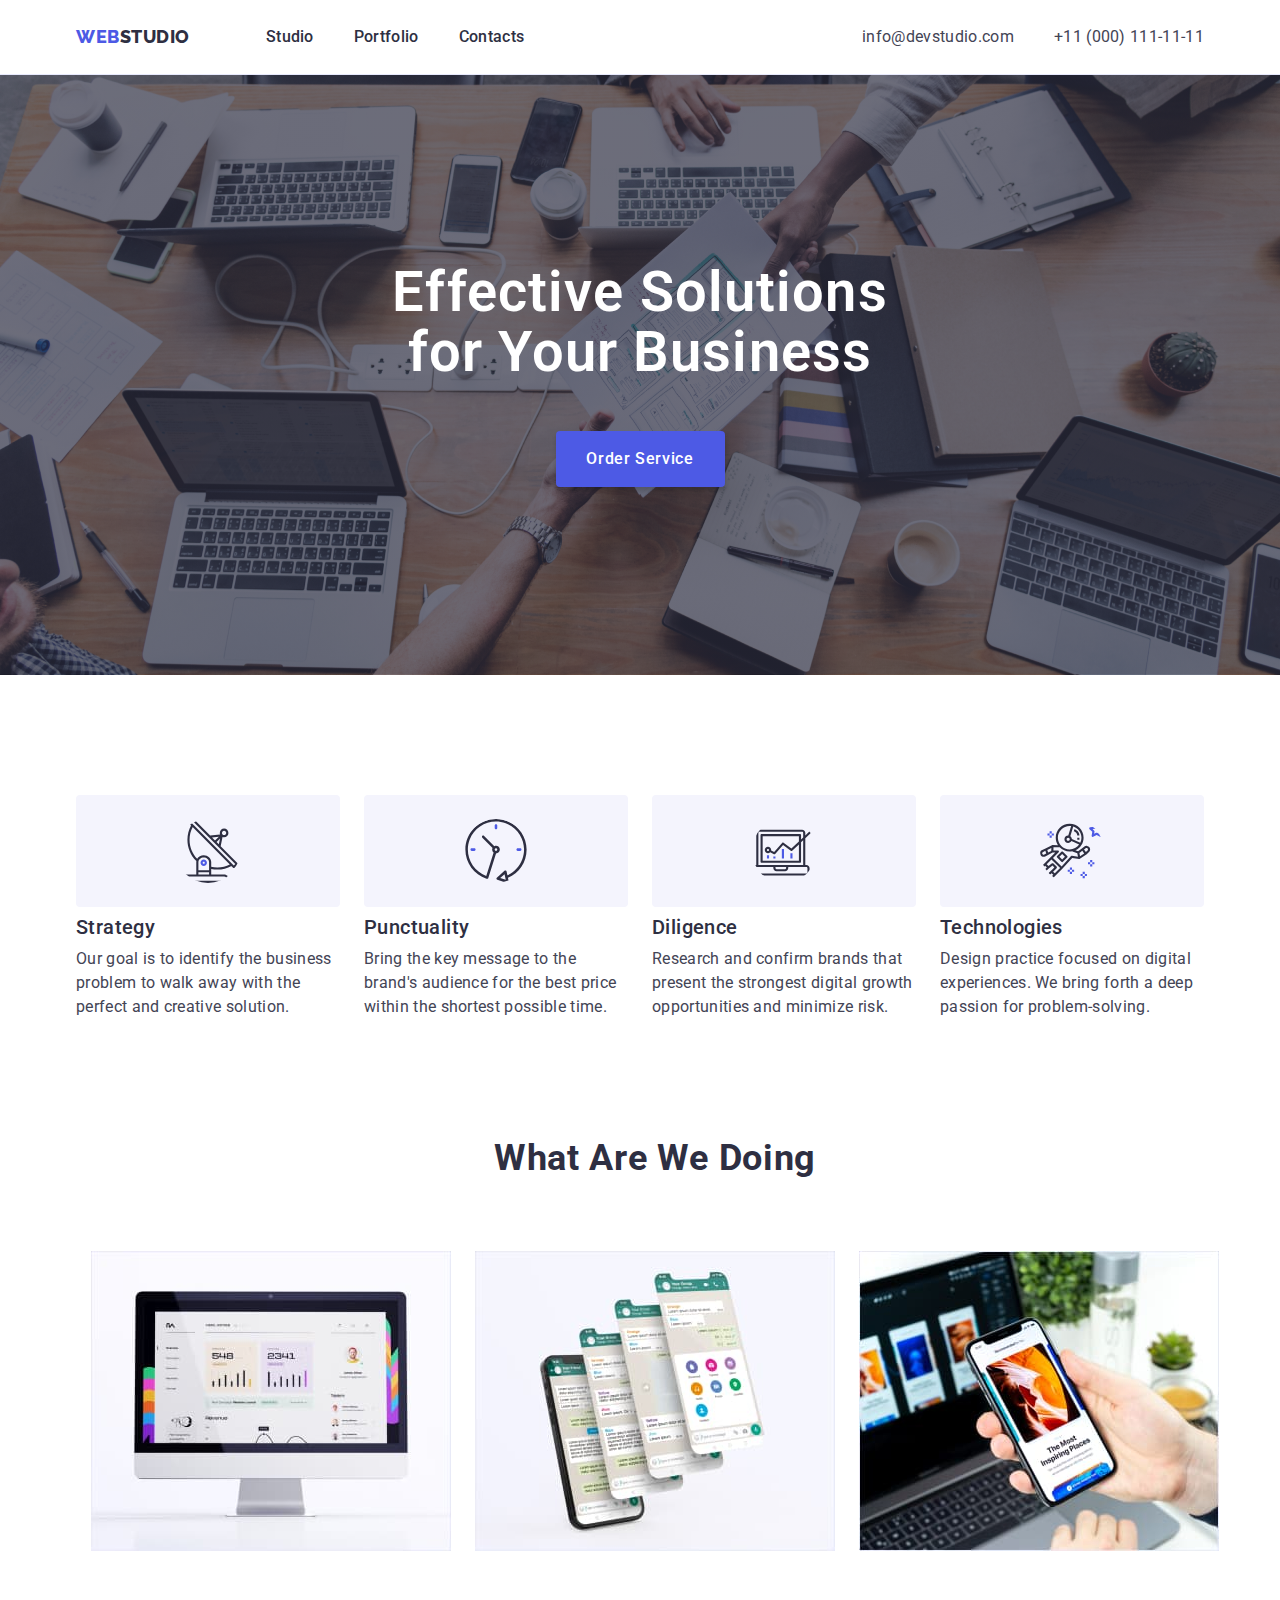
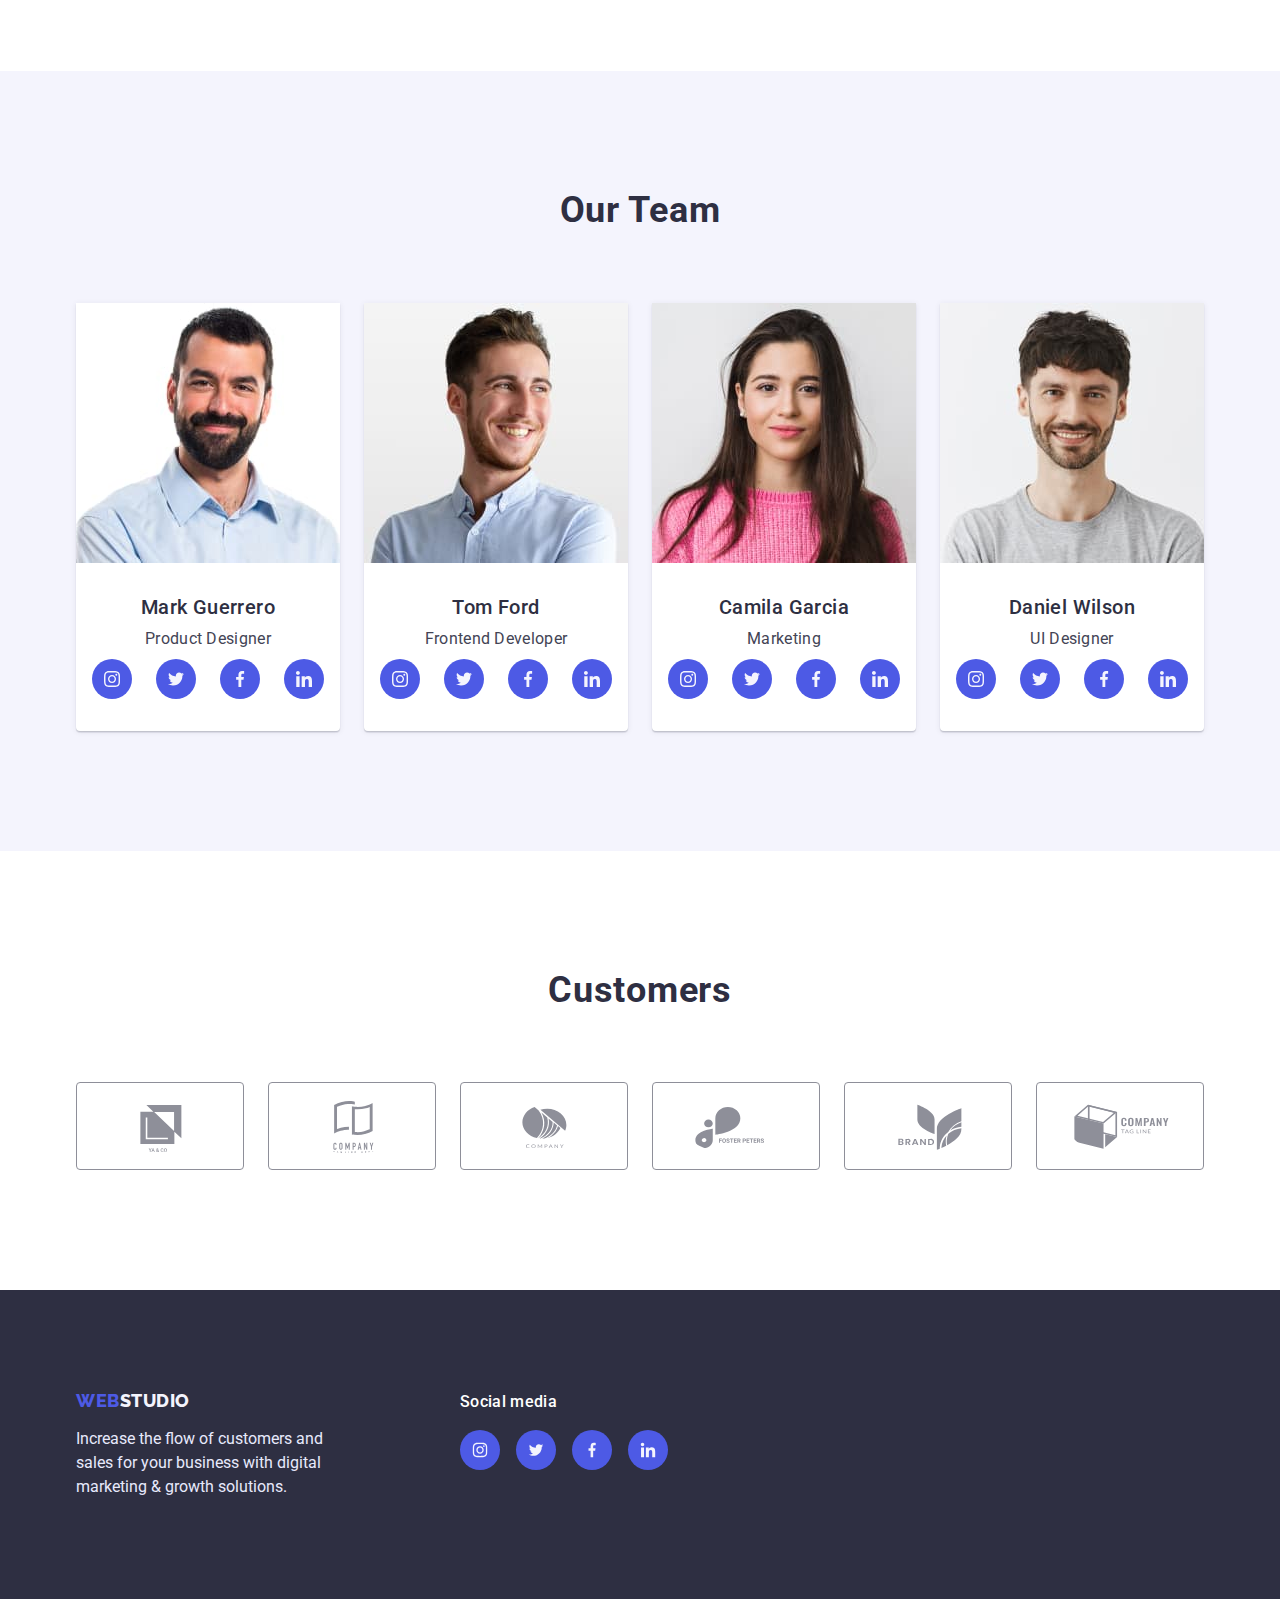
==== index.html @ 7d119f57 "clone 4s homework" ====
<!DOCTYPE html>
<html lang="en">

<head>
    <meta charset="UTF-8">
    <meta http-equiv="X-UA-Compatible" content="IE=edge">
    <meta name="viewport" content="width=device-width, initial-scale=1.0">
    <title>Homework-03</title>
    <link rel="preconnect" href="https://fonts.googleapis.com">
    <link rel="preconnect" href="https://fonts.gstatic.com" crossorigin>
    <link href="https://fonts.googleapis.com/css2?family=Raleway:wght@800&family=Roboto:wght@400;500;700&display=swap"
        rel="stylesheet">
    <link rel="stylesheet"
        href="https://cdnjs.cloudflare.com/ajax/libs/modern-normalize/1.1.0/modern-normalize.min.css">
    <link rel="stylesheet" href="./css/styles.css">
</head>

<body>
    <div>
        <header class="header-section">
            <div class="flex-block container">
                <nav class="nav-section">
                    <a href="./index.html" class="logo-header link">Web<span class="accent-logo-heder">Studio</span></a>
                    <ul class="list nav-list">
                        <li><a href="./index.html" class="link-header link">Studio</a></li>
                        <li><a href="./portfolio.html" class="link-header link">Portfolio</a></li>
                        <li><a href="" class="link-header link">Contacts</a></li>
                    </ul>
                </nav>
                <address class="address">
                    <ul class="list address-list">
                        <li><a href="mailto:info@devstudio.com" class="address-item link">info@devstudio.com</a></li>
                        <li> <a href="tel:+110001111111" class="address-item link">+11 (000) 111-11-11</a></li>
                    </ul>
                </address>
            </div>
        </header>
        <main>
            <!-- HERO -->
            <section class="hero-section">
                <div class="hero-block container">
                    <h1 class="hero-title">Effective Solutions for Your Business</h1>
                    <button type="button" class="modal-button">Order Service</button>
                </div>
            </section>
            <!-- POSSIBILITIES -->
            <section class="possibilities-section">
                <div class="flex-block container">
                    <h2 class="hidden-text">Possibilities</h2>
                    <ul class="list possibilities-list">
                        <li class="possibilities-item">
                            <div class="bg-rectangle"><svg class="customers-logo" width="64" height="64">
                                    <use href="./images/icons.svg#antenna"></use>
                                </svg></div>
                            <h3 class="list-title">Strategy</h3>
                            <p class="section-description">Our goal is to identify the business problem to walk away
                                with
                                the
                                perfect and creative solution.
                            </p>
                        </li>
                        <li class="possibilities-item">
                            <div class="bg-rectangle"><svg class="customers-logo" width="64" height="64">
                                    <use href="./images/icons.svg#clock"></use>
                                </svg></div>
                            <h3 class="list-title">Punctuality</h3>
                            <p class="section-description">Bring the key message to the brand's audience for the best
                                price
                                within the shortest possible
                                time.</p>
                        </li>
                        <li class="possibilities-item">
                            <div class="bg-rectangle"><svg class="customers-logo" width="64" height="64">
                                    <use href="./images/icons.svg#diagram"></use>
                                </svg></div>
                            <h3 class="list-title">Diligence</h3>
                            <p class="section-description">Research and confirm brands that present the strongest
                                digital
                                growth
                                opportunities and minimize
                                risk.</p>
                        </li>
                        <li class="possibilities-item">
                            <div class="bg-rectangle"><svg class="customers-logo" width="64" height="64">
                                    <use href="./images/icons.svg#astronaut"></use>
                                </svg></div>
                            <h3 class="list-title">Technologies</h3>
                            <p class="section-description">Design practice focused on digital experiences. We bring
                                forth a
                                deep
                                passion for
                                problem-solving.</p>
                        </li>
                    </ul>
                </div>
            </section>
            <!-- WHAT ARE WE DOING -->
            <section class="section-bottom container">
                <div class="section container">
                    <h2 class="section-title">What are we doing</h2>
                    <ul class="list we-are">
                        <li class="section-bottom-item"><img src="./images/section-01_img-01.jpg" alt="Computer"
                                width="360"></li>
                        <li class="section-bottom-item"><img src="./images/section-01_img-02.jpg" alt="Software"
                                width="360"></li>
                        <li class="section-bottom-item"><img src="./images/section-01_img-03.jpg" alt="smartphone"
                                width="360"></li>
                    </ul>
                </div>
            </section>
            <!-- TEAM SECTION -->
            <section class="team-section">
                <div class="team-box container">
                    <h2 class="section-title">Our Team</h2>
                    <ul class="list team-cards">
                        <!-- CARD-01 -->
                        <li class="team-list">
                            <img src="./images/section-02_img-01.jpg" alt="Product_Designer" width="264">
                            <div class="card-box">
                                <h3 class="list-title">Mark Guerrero</h3>
                                <p class="list-description">Product Designer</p>
                                <ul class=" list team-social-list">
                                    <li class="team-social-items">
                                        <a href="https://www.instagram.com/" class="team-social">
                                            <svg class="team-social-icons" width="16" height="16">
                                                <use href="./images/icons.svg#instagram-cards"></use>
                                            </svg>
                                        </a>
                                    </li>
                                    <li class="team-social-items">
                                        <a href="https://twitter.com/" class="team-social">
                                            <svg class="team-social-icons" width="16" height="16">
                                                <use href="./images/icons.svg#twitter-cards"></use>
                                            </svg>
                                        </a>
                                    </li>
                                    <li class="team-social-items">
                                        <a href="https://uk-ua.facebook.com/" class="team-social">
                                            <svg class="team-social-icons" width="16" height="16">
                                                <use href="./images/icons.svg#facebook-cards"></use>
                                            </svg>
                                        </a>
                                    </li>
                                    <li class="team-social-items">
                                        <a href="https://www.linkedin.com/" class="team-social">
                                            <svg class="team-social-icons" width="16" height="16">
                                                <use href="./images/icons.svg#linkedin-cards"></use>
                                            </svg>
                                        </a>
                                    </li>
                                </ul>
                            </div>
                        </li>
                        <!-- CARD-02 -->
                        <li class="team-list">
                            <img src="./images/section-02_img-02.jpg" alt="Frontend_Developer" width="264">
                            <div class="card-box">
                                <h3 class="list-title">Tom Ford</h3>
                                <p class="list-description">Frontend Developer</p>
                                <ul class=" list team-social-list">
                                    <li class="team-social-items">
                                        <a href="https://www.instagram.com/" class="team-social">
                                            <svg class="team-social-icons" width="16" height="16">
                                                <use href="./images/icons.svg#instagram-cards"></use>
                                            </svg>
                                        </a>
                                    </li>
                                    <li class="team-social-items">
                                        <a href="https://twitter.com/" class="team-social">
                                            <svg class="team-social-icons" width="16" height="16">
                                                <use href="./images/icons.svg#twitter-cards"></use>
                                            </svg>
                                        </a>
                                    </li>
                                    <li class="team-social-items">
                                        <a href="https://uk-ua.facebook.com/" class="team-social">
                                            <svg class="team-social-icons" width="16" height="16">
                                                <use href="./images/icons.svg#facebook-cards"></use>
                                            </svg>
                                        </a>
                                    </li>
                                    <li class="team-social-items">
                                        <a href="https://www.linkedin.com/" class="team-social">
                                            <svg class="team-social-icons" width="16" height="16">
                                                <use href="./images/icons.svg#linkedin-cards"></use>
                                            </svg>
                                        </a>
                                    </li>
                                </ul>
                            </div>
                        </li>
                        <!-- CARD-03 -->
                        <li class="team-list">
                            <img src="./images/section-02_img-03.jpg" alt="Marketing" width="264">
                            <div class="card-box">
                                <h3 class="list-title">Camila Garcia</h3>
                                <p class="list-description">Marketing</p>
                                <ul class=" list team-social-list">
                                    <li class="team-social-items">
                                        <a href="https://www.instagram.com/" class="team-social">
                                            <svg class="team-social-icons" width="16" height="16">
                                                <use href="./images/icons.svg#instagram-cards"></use>
                                            </svg>
                                        </a>
                                    </li>
                                    <li class="team-social-items">
                                        <a href="https://twitter.com/" class="team-social">
                                            <svg class="team-social-icons" width="16" height="16">
                                                <use href="./images/icons.svg#twitter-cards"></use>
                                            </svg>
                                        </a>
                                    </li>
                                    <li class="team-social-items">
                                        <a href="https://uk-ua.facebook.com/" class="team-social">
                                            <svg class="team-social-icons" width="16" height="16">
                                                <use href="./images/icons.svg#facebook-cards"></use>
                                            </svg>
                                        </a>
                                    </li>
                                    <li class="team-social-items">
                                        <a href="https://www.linkedin.com/" class="team-social">
                                            <svg class="team-social-icons" width="16" height="16">
                                                <use href="./images/icons.svg#linkedin-cards"></use>
                                            </svg>
                                        </a>
                                    </li>
                                </ul>
                            </div>
                        </li>
                        <!-- CARD-04 -->
                        <li class="team-list">
                            <img src="./images/section-02_img-04.jpg" alt="UI_Designer" width="264">
                            <div class="card-box">
                                <h3 class="list-title">Daniel Wilson</h3>
                                <p class="list-description">UI Designer</p>
                                <ul class=" list team-social-list">
                                    <li class="team-social-items">
                                        <a href="https://www.instagram.com/" class="team-social">
                                            <svg class="team-social-icons" width="16" height="16">
                                                <use href="./images/icons.svg#instagram-cards"></use>
                                            </svg>
                                        </a>
                                    </li>
                                    <li class="team-social-items">
                                        <a href="https://twitter.com/" class="team-social">
                                            <svg class="team-social-icons" width="16" height="16">
                                                <use href="./images/icons.svg#twitter-cards"></use>
                                            </svg>
                                        </a>
                                    </li>
                                    <li class="team-social-items">
                                        <a href="https://uk-ua.facebook.com/" class="team-social">
                                            <svg class="team-social-icons" width="16" height="16">
                                                <use href="./images/icons.svg#facebook-cards"></use>
                                            </svg>
                                        </a>
                                    </li>
                                    <li class="team-social-items">
                                        <a href="https://www.linkedin.com/" class="team-social">
                                            <svg class="team-social-icons" width="16" height="16">
                                                <use href="./images/icons.svg#linkedin-cards"></use>
                                            </svg>
                                        </a>
                                    </li>
                                </ul>
                            </div>
                        </li>
                    </ul>
                </div>
            </section>
            <!-- CUSTOMERS -->
            <section class="customers-section">

                <div class="container">
                    <h2 class="customers-title">Customers</h2>
                    <ul class="customers-list list">
                        <li class="customers-item">
                            <a href="https://google.com" class="customers-logo-link">
                                <svg class="customers-logo" width="104" height="56">
                                    <use href="./images/icons.svg#customers1"></use>
                                </svg>
                            </a>
                        </li>
                        <li class="customers-item">
                            <a href="https://google.com" class="customers-logo-link">
                                <svg class="customers-logo" width="104" height="56">
                                    <use href="./images/icons.svg#customers2"></use>
                                </svg>
                            </a>
                        </li>
                        <li class="customers-item">
                            <a href="https://google.com" class="customers-logo-link">
                                <svg class="customers-logo" width="104" height="56">
                                    <use href="./images/icons.svg#customers3"></use>
                                </svg>
                            </a>
                        </li>
                        <li class="customers-item">
                            <a href="https://google.com" class="customers-logo-link">
                                <svg class="customers-logo" width="104" height="56">
                                    <use href="./images/icons.svg#customers4"></use>
                                </svg>
                            </a>
                        </li>
                        <li class="customers-item">
                            <a href="https://google.com" class="customers-logo-link">
                                <svg class="customers-logo" width="104" height="56">
                                    <use href="./images/icons.svg#customers5"></use>
                                </svg>
                            </a>
                        </li>
                        <li class="customers-item">
                            <a href="https://google.com" class="customers-logo-link">
                                <svg class="customers-logo" width="104" height="56">
                                    <use href="./images/icons.svg#customers6"></use>
                                </svg>
                            </a>
                        </li>
                    </ul>
                </div>
            </section>
        </main>
        <!-- FOOTER -->
        <footer class="footer-section">
            <div class="footer-box container">
                <div class="footer-left-box"><a href="./index.html" class="logo-footer link">Web<span
                            class="accent-logo-footer">Studio</span></a>
                    <p class="footer-description">Increase the flow of customers and sales for your business with
                        digital
                        marketing
                        & growth solutions.</p>
                </div>
                <div>
                    <p class="footer-title-social">Social media</p>
                    <ul class="list footer-social-list">
                        <li class="footer-social-item">
                            <a href="" class="footer-social-link">
                                <svg class="footer-social-icons" width="24" height="24">
                                    <use href="./images/icons.svg#instagram-footer"></use>
                                </svg>
                            </a>
                        </li>
                        <li class="footer-social-item"><a href="" class="footer-social-link">
                                <svg class="footer-social-icons" width="24" height="24">
                                    <use href="./images/icons.svg#twitter-footer"></use>
                                </svg>
                            </a>
                        </li>
                        <li class="footer-social-item">
                            <a href="" class="footer-social-link">
                                <svg class="footer-social-icons" width="24" height="24">
                                    <use href="./images/icons.svg#facebook-footer"></use>
                                </svg>
                            </a>
                        </li>
                        <li class="footer-social-item">
                            <a href="" class="footer-social-link">
                                <svg class="footer-social-icons" width="24" height="24">
                                    <use href="./images/icons.svg#linkedin-footer"></use>
                                </svg>
                            </a>
                        </li>
                    </ul>
                </div>
            </div>
        </footer>
    </div>
</body>

</html>
---- css/styles.css ----
:root {
    --primary-text-color: #434455;
    /* --indent: 20px;
    --items: 5; */
}

body {
    font-family: 'Roboto', sans-serif;
    font-weight: 400;
    font-size: 16px;
    color: #434455;
    background-color: #ffffff;
}

.list {
    list-style: none;
}

.link {
    text-decoration: none;
}

.accent-logo-heder {
    color: #2e2f42;
}

.accent-logo-footer {
    color: #F4F4FD;
}

/*========= RESET======= */
.hidden-text {
    display: none;
    max-width: 496px;
}

body {
    margin: 0;
    padding: 0;
    /* display: flex;
    margin: 0 auto; */
}

ul {
    margin: 0;
    padding: 0;
}

h1,
h2,
h3,
h4 {
    margin: 0;
    padding: 0;
}

img {
    display: block;
    /* margin: 0 auto; */
}

p {
    margin: 0;
    padding: 0;
}

/* ========== RESET ========== */

.flex-block {
    display: flex;
}

/* ========= HEADER ========= */

.header-box {
    width: 1158px;
    margin: 0 auto;
    display: flex;
    padding: 25px 0;
}

.header-section {
    padding: 25px 0;
    border-bottom: 1px solid #e7e9fc;
    box-shadow: 0px 2px 1px rgba(46, 47, 66, 0.08), 0px 1px 1px rgba(46, 47, 66, 0.16), 0px 1px 6px rgba(46, 47, 66, 0.08);
}

.nav-section {
    display: flex;
    align-items: center;
}

.logo-header {
    margin-right: 76px;
    font-family: 'Raleway', sans-serif;
    font-weight: 800;
    font-size: 18px;
    line-height: 1.17;
    letter-spacing: 0.03em;
    text-transform: uppercase;
    color: #4D5AE5;
}

.nav-list {
    display: flex;
    gap: 40px;
}

.link-header {
    font-weight: 500;
    font-size: 16px;
    line-height: 1.5;
    letter-spacing: 0.02em;
    color: #2E2F42;
    padding: 24px 0;
}

.link-header:hover,
.link-header:focus {
    color: #404bbf
}

.address-list {
    display: flex;
    gap: 40px;
}

.address {
    margin-left: auto;
    font-style: normal;
    font-weight: 400;
    font-size: 16px;
    line-height: 1.5;
    letter-spacing: 0.02em;
    color: #434455;
}

.address-item {
    color: #434455;
    padding: 24px 0;
}

.address-item:hover,
.address-item:focus {
    color: #404bbf;
}

/* ========== HERO ========== */

.hero-section {
    background-color: #2E2F42;
    background-image: linear-gradient(rgba(46, 47, 66, 0.7), rgba(46, 47, 66, 0.7)), url(../images/bg-hero.jpg);
    background-repeat: no-repeat;
    background-position: center;
    background-size: cover;
    padding: 188px 0;
    max-width: 1440px;
    margin: 0 auto;
}

.hero-block {
    display: block;
    width: 496px;
    margin: 0 auto;
    text-align: center;
}

.hero-title {
    max-width: 496px;
    text-align: center;
    font-weight: 600;
    font-size: 56px;
    text-align: center;
    line-height: 1.07;
    letter-spacing: 0.02em;
    color: #FFFFFF;
    margin: 0 auto 48px;
}

.modal-button {
    display: block;
    font-family: "Roboto", sans-serif;
    font-weight: 500;
    line-height: 1.5;
    letter-spacing: 0.04em;
    cursor: pointer;
    font-size: 16px;
    color: #ffffff;
    background-color: #4D5AE5;
    border-radius: 4px;
    box-shadow: 0px 4px 4px rgba(0, 0, 0, 0.15);
    margin: 0 auto;
    min-width: 169px;
    height: 56px;
}

.modal-button:hover,
.modal-button:focus {
    background-color: #404BBF
}

/* ========== HERO ========== */

/* ========== POSSIBILITIES ========== */
.possibilities-section {
    margin: 0 auto;
    width: 1158px;
    padding: 120px 0;
}

.possibilities-list {
    display: flex;
    flex-basis: calc((100% - 3 * 24px) / 4);
    gap: 24px;
}

.bg-rectangle {
    display: flex;
    justify-content: center;
    align-items: center;
    width: 264px;
    height: 112px;
    background: #F4F4FD;
    border-radius: 4px;
    margin-bottom: 8px;
}

.possibilities-item {
    width: 264px;
}

.possibilities-item h3 {
    margin-bottom: 8px;
}

.list-title {
    font-weight: 500;
    font-size: 20px;
    line-height: 1.2;
    letter-spacing: 0.02em;
    color: #2E2F42;
    margin-bottom: 8px;
}

.section-description {
    line-height: 1.5;
    letter-spacing: 0.02em;
    color: var(--primary-text-color);
}

/* ===== SECTION BOTTOM ======= */
.we-are {
    display: flex;
    justify-content: center;
    gap: 24px;
}

.section-bottom-item {
    flex-basis: calc((100% - 48px) / 3);
}

.section-bottom.container {
    padding-bottom: 120px;
    margin: 0 auto;
    width: 1158px;
}

.section-bottom-item {
    background-color: #FFFFFF;
}

.section-bottom-description {
    font-weight: 500;
    line-height: 1.2;
    letter-spacing: 0.02em;
}

.section-title {
    text-align: center;
    text-transform: capitalize;
    font-weight: 700;
    font-size: 36px;
    line-height: 1.11;
    letter-spacing: 0.02em;
    color: #2E2F42;
    margin-bottom: 72px;
}

/* ===== TEAM SECTION ====== */
.team-section {
    background-color: #F4F4FD;
    padding: 120px 0;
}

.team-box {
    width: 1158px;
    margin: 0 auto;
}

.team-cards {
    display: flex;
    justify-content: space-between;
    flex-wrap: wrap;
    gap: 24px;
}

.card-box {
    padding: 32px 0;
    justify-content: center;
}

.team-list {
    background-color: #FFFFFF;
    text-align: center;
    box-shadow: 0px 1px 6px rgba(46, 47, 66, 0.08), 0px 1px 1px rgba(46, 47, 66, 0.16), 0px 2px 1px rgba(46, 47, 66, 0.08);
    border-radius: 0px 0px 4px 4px;
    flex-basis: calc((100% - 3 * 24px) / 4);
}

.list-description {
    font-size: 16px;
    line-height: 1.5;
    letter-spacing: 0.02em;
    margin-bottom: 8px;
}

.team-social {
    display: flex;
    justify-content: center;
    background-color: #4d5ae5;
    border-radius: 50%;
    align-items: center;
    width: 100%;
    height: 100%;
}

.team-social:hover,
.team-social:focus {
    background-color: #404bbf;
}

.team-social-icons {
    border-radius: 50%;
    width: 100%;
    height: 100%;
    fill: #f4f4fd;
}

.team-social-list {
    display: flex;
    justify-content: center;
    gap: 24px;
    margin: 0 auto;
}

.team-social-items {
    display: flex;
    justify-content: center;
    width: 40px;
    height: 40px
}

/* ======== CUSTOMERS ======= */
.customers-section {
    padding: 120px 0;
}

.customers-title {
    font-family: 'Roboto';
    font-style: normal;
    font-weight: 700;
    font-size: 36px;
    line-height: 1.1;
    text-align: center;
    letter-spacing: 0.02em;
    text-transform: capitalize;
    color: #2E2F42;
    margin-bottom: 72px;
}

.customers-list {
    display: flex;
    box-sizing: border-box;
    justify-content: center;
    align-items: center;
    gap: 24px;
}

.customers-item {
    display: flex;
    justify-content: center;
    align-items: center;
    width: calc((100% - 120px) / 6);
    height: 88px;
    border-radius: 4px;

}

.customers-logo {
    fill: #998e92;
    border-radius: 50%;
    fill: currentColor;
}

.customers-logo-link {
    display: flex;
    justify-content: center;
    align-items: center;
    border: 1px solid #8e8f99;
    border-radius: 4px;
    color: #8e8f99;
    width: 100%;
    height: 100%;
}

.customers-logo-link:hover,
.customers-logo-link:focus {
    border-color: #404bbf;
    color: #404bbf;
}

/* ========= FOOTER ========= */
.footer-section {

    background: #2E2F42;
    padding: 100px 0;
}

.footer-box {
    display: flex;
    align-items: baseline;
    margin: 0 auto;
    width: 1158px;
}

.footer-left-box {
    margin-right: 120px;
}

.footer-title-social {
    font-family: 'Roboto';
    font-style: normal;
    font-weight: 500;
    font-size: 16px;
    line-height: 1.5;
    letter-spacing: 0.02em;
    color: #FFFFFF;
    margin-bottom: 16px;
}

.footer-description {
    font-size: 16px;
    line-height: 1.5;
    color: #E7E9FC;
    width: 264px;
}

.logo-footer {
    display: inline-block;
    font-family: 'Raleway', sans-serif;
    font-weight: 800;
    text-transform: uppercase;
    font-size: 18px;
    line-height: 1.17;
    letter-spacing: 0.03em;
    color: #4d5ae5;
    margin-bottom: 16px;
}

.footer-social-list {
    display: flex;
    gap: 16px;
}

.footer-social-link {
    display: flex;
    justify-content: center;
    align-items: center;
    width: 100%;
    height: 100%;
    border-radius: 50%;
    background-color: #4d5ae5;
}

.footer-social-link:hover,
.footer-social-link:focus {
    background-color: #31d0aa;
}

.footer-social-icons {
    fill: #f4f4fd;
}

.footer-social-item {
    width: 40px;
    height: 40px;
}


/* ====== PORTFOLIO PAGE ===== */

.section-portfolio {
    padding: 96px 0 120px;
    margin: 0 auto;
}


.container {
    width: 1158px;
    margin: 0 auto;
    padding: 0 15px;

}

.portfolio-header {
    border-bottom: 1px solid #e7e9fc;
    margin-bottom: 96px;
    padding: 25px 0;
}

.portfolio-nav-btm {
    cursor: pointer;
    font-family: "Roboto", sans-serif;
    font-weight: 500;
    font-size: 16px;
    line-height: 1.5;
    letter-spacing: 0.04em;
    background-color: #F4F4FD;
    color: #4D5AE5;
    background: #F4F4FD;
    border: 1px solid #E7E9FC;
    border-radius: 4px;
    padding: 12px 24px;
    min-width: 169px;
    height: 56px;
}

.portfolio-nav-btm:hover,
.portfolio-nav-btm:focus {
    background-color: #404BBF;
    color: #FFFFFF;
    border: 1px solid transparent;
    box-shadow: 0px 3px 1px rgba(0, 0, 0, 0.1), 0px 2px 1px rgba(0, 0, 0, 0.08), 0px 2px 2px rgba(0, 0, 0, 0.12);
}

.list-nav {
    display: flex;
    justify-content: center;
    margin-bottom: 72px;

}

.list-nav li:not(:last-child) {
    margin-right: 24px;
}

button {
    display: block;
    border: none;
    min-width: 169px;
    height: 56px
}

/* ===== GALLERY ======== */
.gallery-link {
    display: block;
}

.gallery-link:hover,
.gallery-link:focus {
    box-shadow: 0px 1px 6px rgba(46, 47, 66, 0.08), 0px 1px 1px rgba(46, 47, 66, 0.16), 0px 2px 1px rgba(46, 47, 66, 0.08);
}

.section-gallery {
    padding: 120px 0;
}

.gallery-box {
    margin: 0 auto;
    width: 1158px;
}

.gallery-box-card {
    display: flex;
    flex-wrap: wrap;
    justify-content: space-between;
    column-gap: 24px;
    row-gap: 48px;
    margin: 0 auto;
    margin-bottom: 72px;

}

.gallery-item {
    width: calc((100% - 48px) / 3);
}

.card-box-portfolio {
    padding: 32px 16px;
    border: 1px solid #E7E9FC;
    border-top: none;
}

.card-box-portfolio h2 {
    margin-bottom: 8px;
}
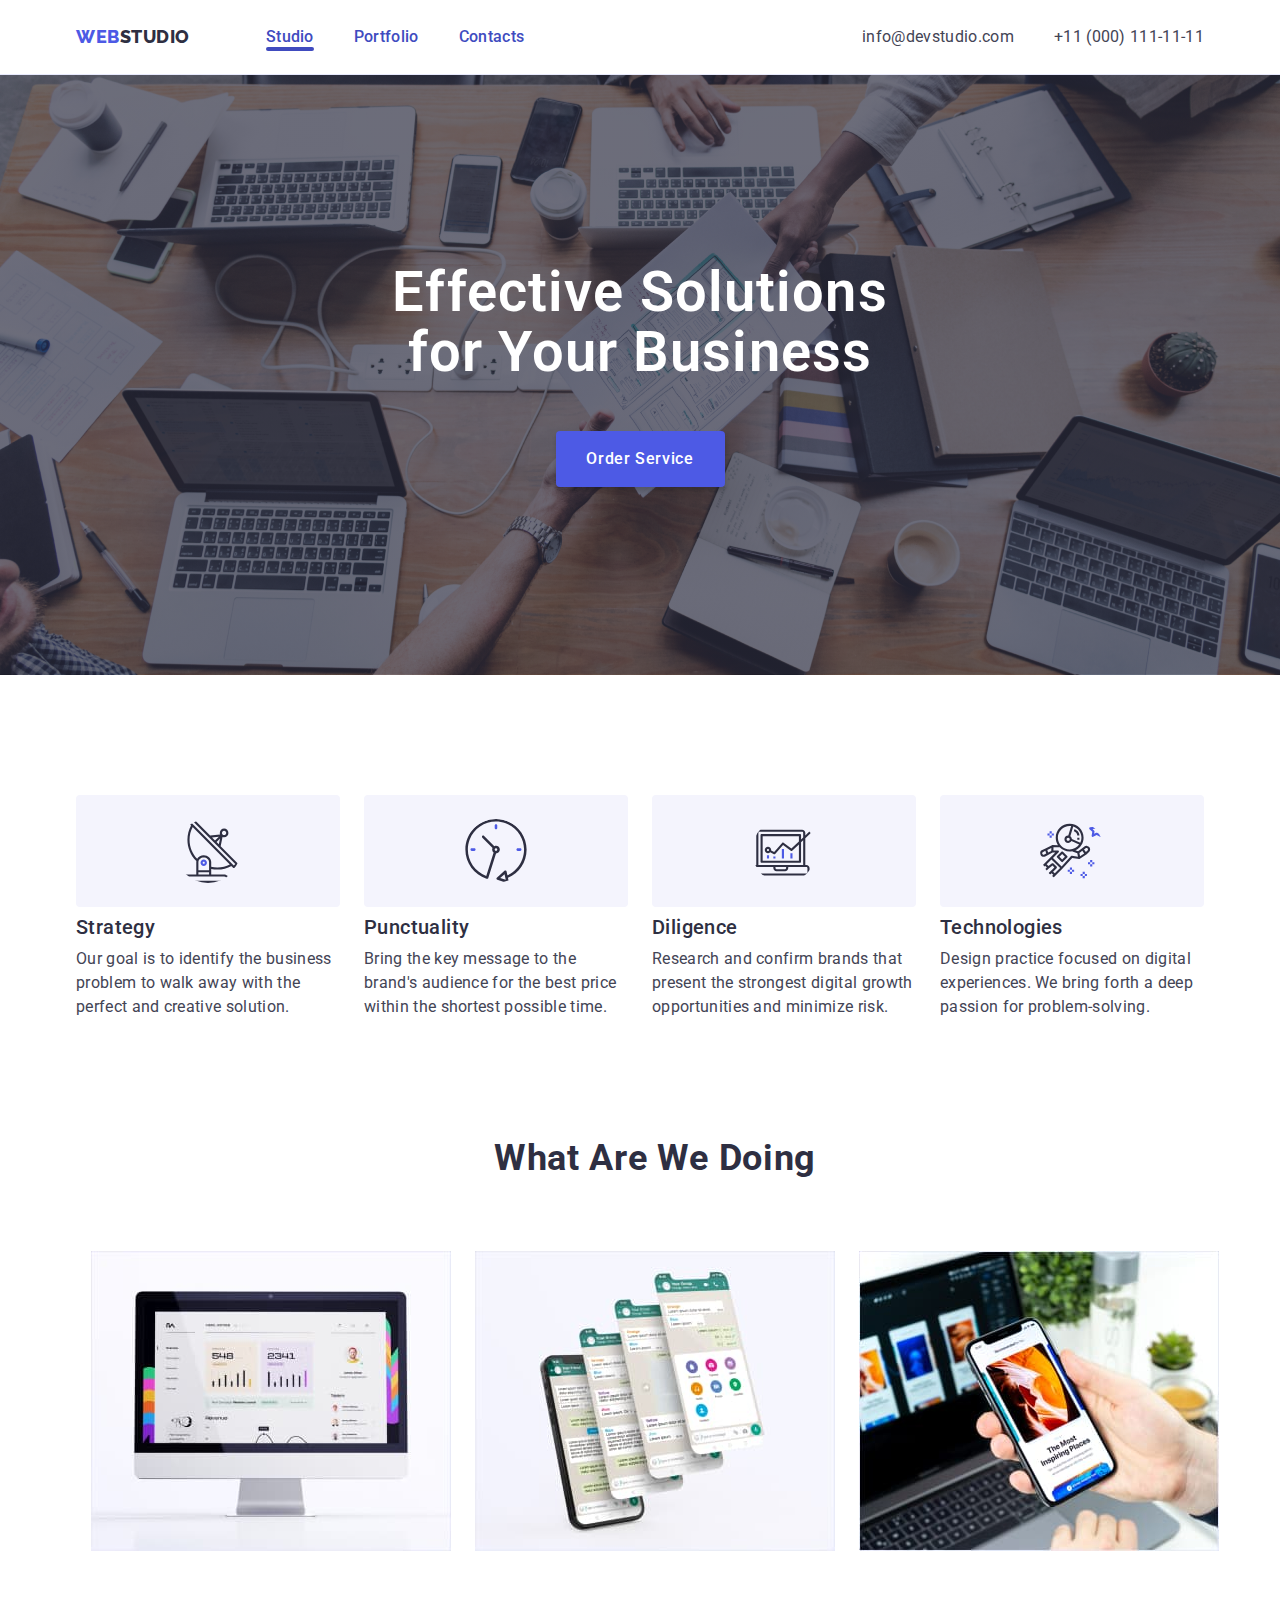
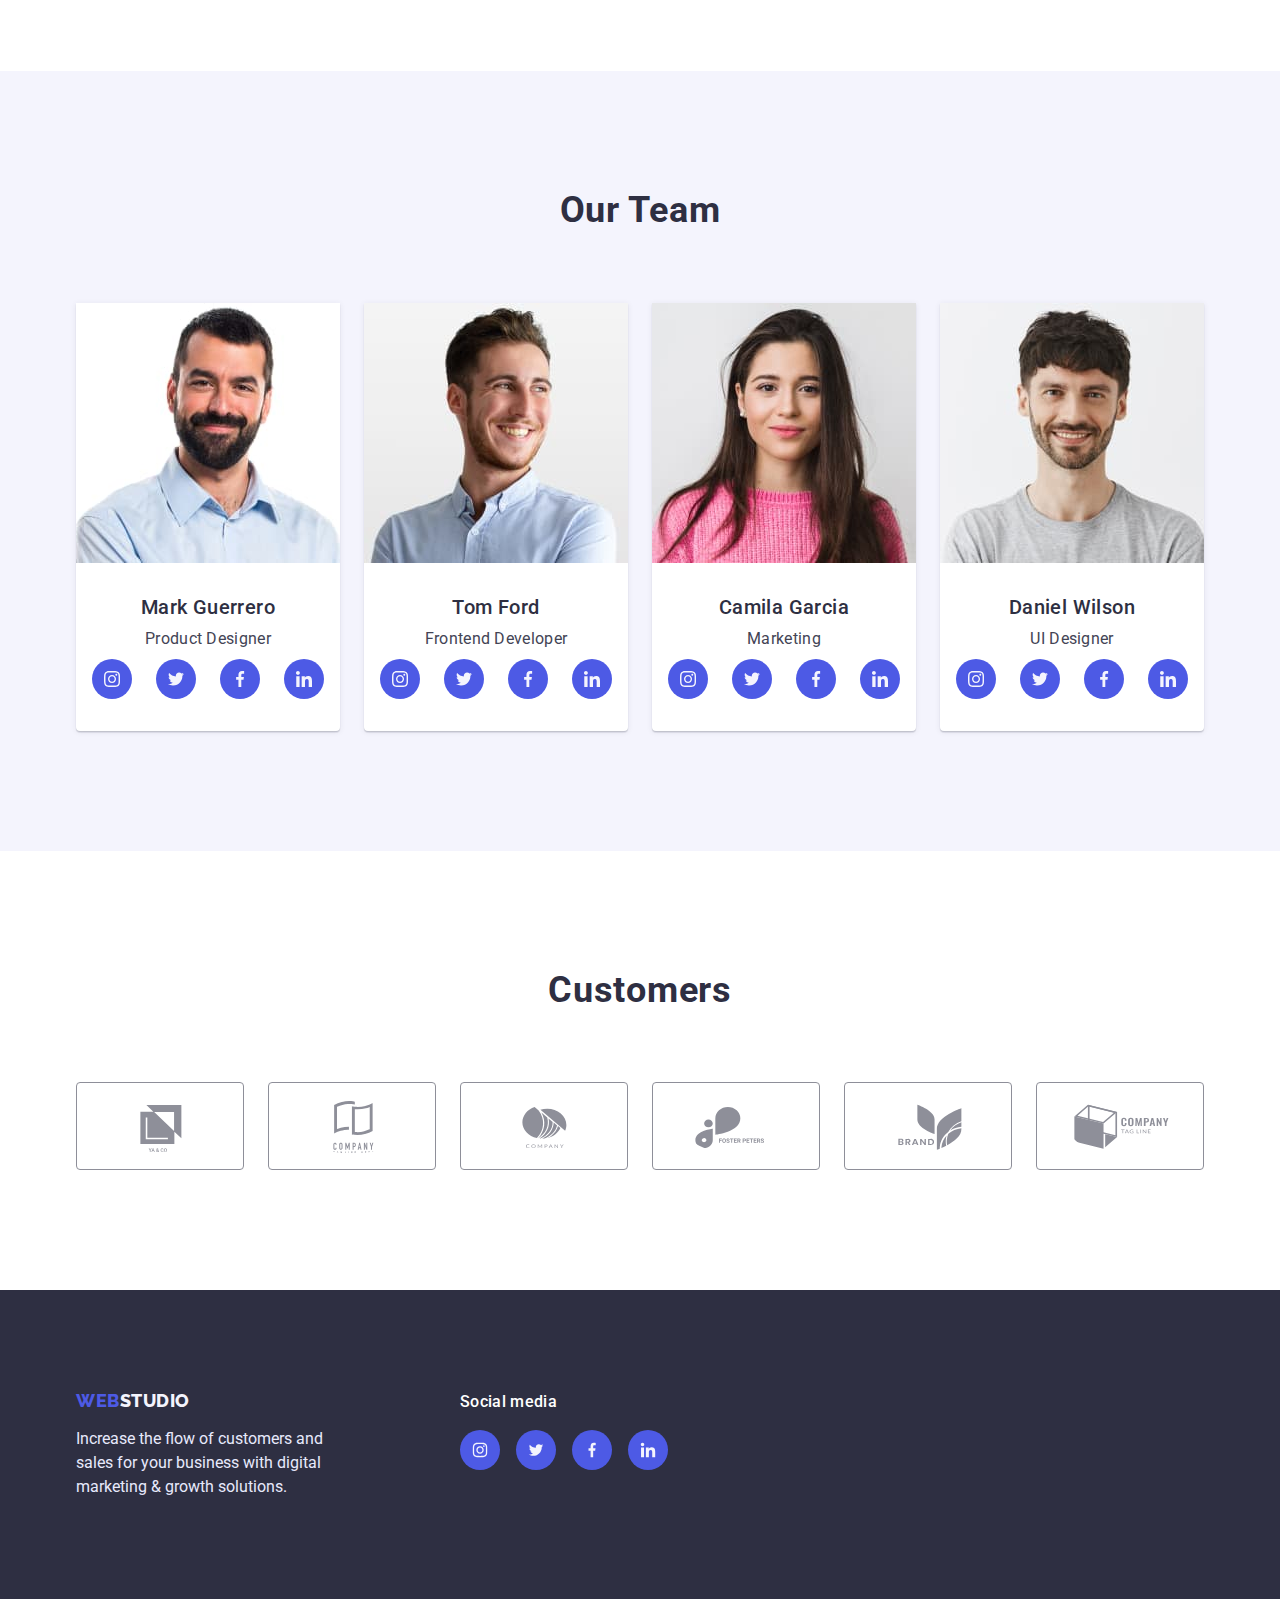
==== commit 2d26badd: "ferst bugs fix" ====
--- a/index.html
+++ b/index.html
@@ -5,7 +5,7 @@
     <meta charset="UTF-8">
     <meta http-equiv="X-UA-Compatible" content="IE=edge">
     <meta name="viewport" content="width=device-width, initial-scale=1.0">
-    <title>Homework-03</title>
+    <title>05-HW</title>
     <link rel="preconnect" href="https://fonts.googleapis.com">
     <link rel="preconnect" href="https://fonts.gstatic.com" crossorigin>
     <link href="https://fonts.googleapis.com/css2?family=Raleway:wght@800&family=Roboto:wght@400;500;700&display=swap"
@@ -13,6 +13,7 @@
     <link rel="stylesheet"
         href="https://cdnjs.cloudflare.com/ajax/libs/modern-normalize/1.1.0/modern-normalize.min.css">
     <link rel="stylesheet" href="./css/styles.css">
+    <link rel="icon" href="./images/favicon.svg">
 </head>
 
 <body>
@@ -22,9 +23,9 @@
                 <nav class="nav-section">
                     <a href="./index.html" class="logo-header link">Web<span class="accent-logo-heder">Studio</span></a>
                     <ul class="list nav-list">
-                        <li><a href="./index.html" class="link-header link">Studio</a></li>
-                        <li><a href="./portfolio.html" class="link-header link">Portfolio</a></li>
-                        <li><a href="" class="link-header link">Contacts</a></li>
+                        <li class="list-item"><a href="./index.html" class="active link-header link">Studio</a></li>
+                        <li class="list-item"><a href="./portfolio.html" class="link-header link">Portfolio</a></li>
+                        <li class="list-item"><a href="" class="link-header link">Contacts</a></li>
                     </ul>
                 </nav>
                 <address class="address">
@@ -40,7 +41,7 @@
             <section class="hero-section">
                 <div class="hero-block container">
                     <h1 class="hero-title">Effective Solutions for Your Business</h1>
-                    <button type="button" class="modal-button">Order Service</button>
+                    <button type="button" data-modal-open class="modal-button">Order Service</button>
                 </div>
             </section>
             <!-- POSSIBILITIES -->
@@ -364,7 +365,17 @@
                 </div>
             </div>
         </footer>
+        <div data-modal class="modal-contaner is-hidden">
+            <div class="modal-window">
+                <button type="button" data-modal-close class="btn-close">
+                    <svg class="icon-close" width="8" height="8">
+                        <use href="./images/icons.svg#cross"></use>
+                    </svg>
+                </button>
+            </div>
+        </div>
     </div>
+    <script src="./js/modal.js"></script>
 </body>
 
 </html>--- a/css/styles.css
+++ b/css/styles.css
@@ -107,12 +107,40 @@
 }
 
 .link-header {
+    position: relative;
     font-weight: 500;
     font-size: 16px;
     line-height: 1.5;
     letter-spacing: 0.02em;
-    color: #2E2F42;
+    color: #404bbf;
     padding: 24px 0;
+}
+
+.link-header::after {
+    content: '';
+    position: absolute;
+    left: 0;
+    bottom: -1px;
+    display: block;
+    width: 100%;
+    height: 4px;
+    left: 0px;
+    top: 44px;
+    border-radius: 2px;
+}
+
+.list-item {
+    position: relative;
+}
+
+.active {
+    color: #404BBF;
+    transition: color 250ms cubic-bezier(0.4, 0, 0.2, 1);
+}
+
+.active::after {
+    background-color: #404BBF;
+
 }
 
 .link-header:hover,
@@ -138,6 +166,7 @@
 .address-item {
     color: #434455;
     padding: 24px 0;
+    transition: color 250ms cubic-bezier(0.4, 0, 0.2, 1);
 }
 
 .address-item:hover,
@@ -192,6 +221,8 @@
     margin: 0 auto;
     min-width: 169px;
     height: 56px;
+    transition: background-color 250ms cubic-bezier(0.4, 0, 0.2, 1);
+    border: none;
 }
 
 .modal-button:hover,
@@ -332,6 +363,7 @@
     align-items: center;
     width: 100%;
     height: 100%;
+    transition: background-color 250ms cubic-bezier(0.4, 0, 0.2, 1);
 }
 
 .team-social:hover,
@@ -411,6 +443,9 @@
     color: #8e8f99;
     width: 100%;
     height: 100%;
+    transition: border-color 250ms cubic-bezier(0.4, 0, 0.2, 1),
+        color 250ms cubic-bezier(0.4, 0, 0.2, 1);
+    ;
 }
 
 .customers-logo-link:hover,
@@ -480,6 +515,7 @@
     height: 100%;
     border-radius: 50%;
     background-color: #4d5ae5;
+    transition: background-color 250ms cubic-bezier(0.4, 0, 0.2, 1);
 }
 
 .footer-social-link:hover,
@@ -496,6 +532,68 @@
     height: 40px;
 }
 
+/* ====== MODAL ===== */
+.modal-contaner {
+    position: fixed;
+    top: 0;
+    left: 0;
+    width: 100%;
+    height: 100%;
+    background-color: rgba(46, 47, 66, 0.4);
+    transition: opacity 250ms cubic-bezier(0.4, 0, 0.2, 1),
+        visibility 250ms cubic-bezier(0.4, 0, 0.2, 1);
+}
+
+.is-hidden {
+    opacity: 0;
+    visibility: hidden;
+    pointer-events: none;
+
+}
+
+.modal-window {
+    position: absolute;
+    top: 50%;
+    left: 50%;
+    transform: translate(-50%, -50%) scale(1);
+    width: 408px;
+    min-height: 576px;
+    background: #fcfcfc;
+    box-shadow: 0px 1px 1px rgba(0, 0, 0, 0.14), 0px 1px 3px rgba(0, 0, 0, 0.12), 0px 2px 1px rgba(0, 0, 0, 0.2);
+    border-radius: 4px;
+    transition: transform 250ms cubic-bezier(0.4, 0, 0.2, 1);
+
+}
+
+.btn-close {
+    position: absolute;
+    top: 24px;
+    right: 24px;
+    width: 24px;
+    height: 24px;
+    border-radius: 50%;
+    display: flex;
+    align-items: center;
+    justify-content: center;
+    background-color: #e7e9fc;
+    border: 1px solid rgba(0, 0, 0, 0.1);
+    padding: 0;
+    cursor: pointer;
+    transition: background-color 250ms cubic-bezier(0.4, 0, 0.2, 1), border 250ms cubic-bezier(0.4, 0, 0.2, 1);
+
+}
+
+.btn-close:hover,
+.btn-close:focus {
+    background-color: #404bbf;
+    border: none;
+    fill: #ffffff;
+}
+
+.icon-close {
+    transition: fill 250ms cubic-bezier(0.4, 0, 0.2, 1);
+
+}
 
 /* ====== PORTFOLIO PAGE ===== */
 
@@ -514,7 +612,6 @@
 
 .portfolio-header {
     border-bottom: 1px solid #e7e9fc;
-    margin-bottom: 96px;
     padding: 25px 0;
 }
 
@@ -554,12 +651,12 @@
     margin-right: 24px;
 }
 
-button {
+/* .button {
     display: block;
     border: none;
     min-width: 169px;
-    height: 56px
-}
+    height: 56px;
+} */
 
 /* ===== GALLERY ======== */
 .gallery-link {
@@ -587,7 +684,7 @@
     column-gap: 24px;
     row-gap: 48px;
     margin: 0 auto;
-    margin-bottom: 72px;
+
 
 }
 
